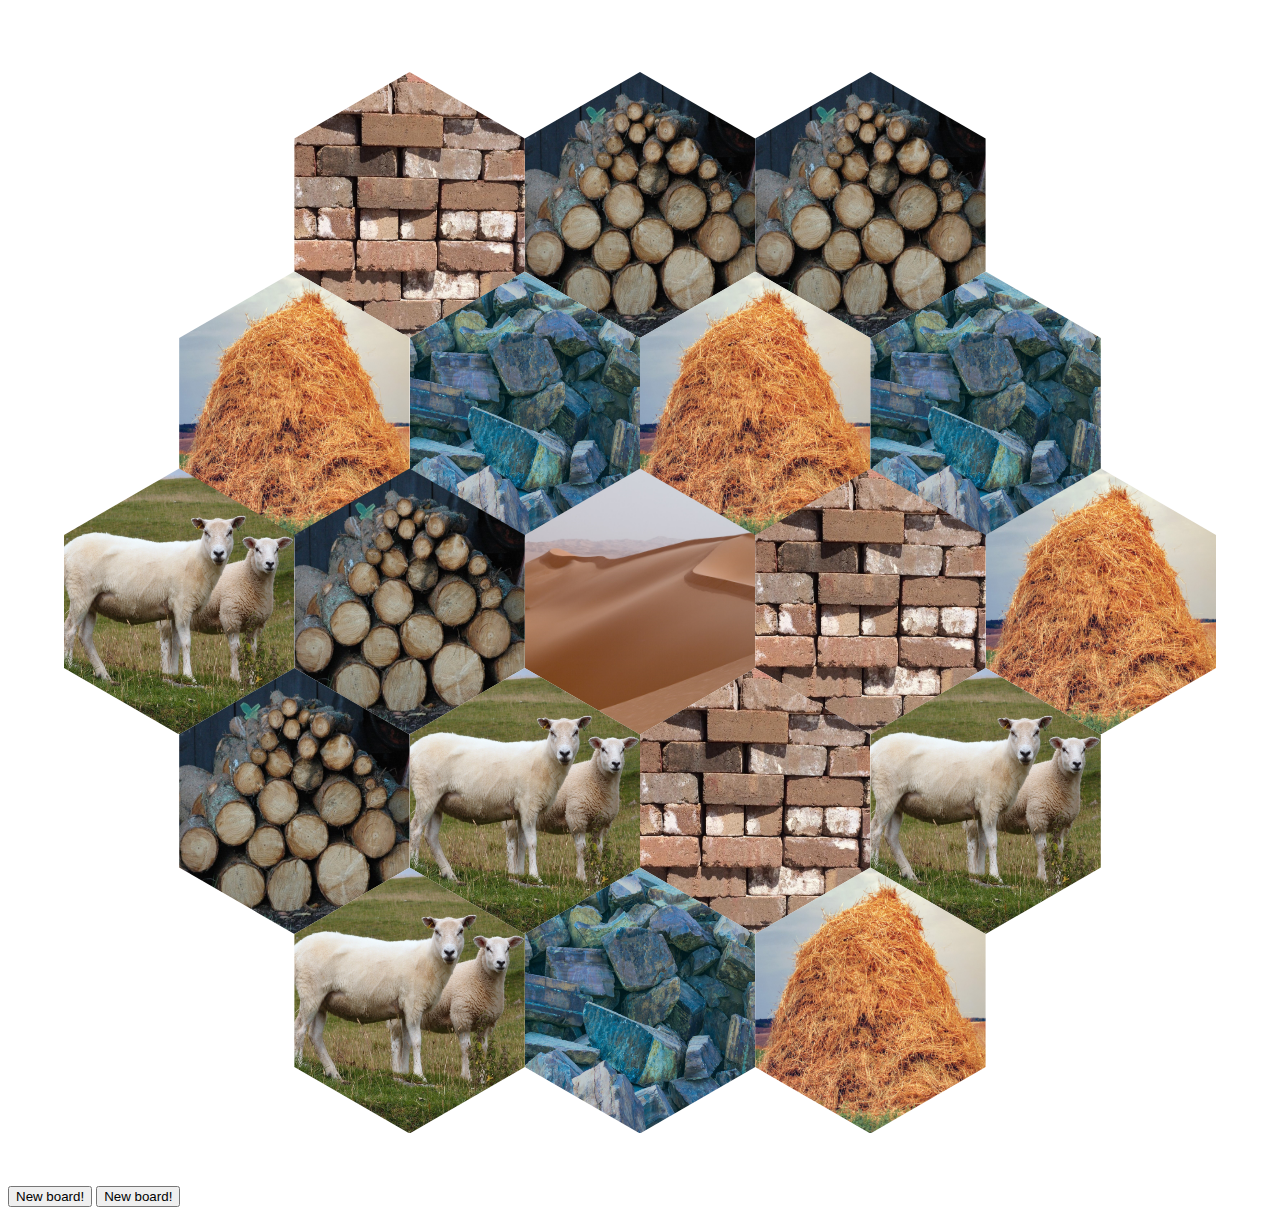
==== index.html @ 764979b8 "Working version" ====
<html>
    <script src="script/moveImages.js"></script>
    <link rel="stylesheet" href="css/board.css">
    <body onload="moveImage()">
    <div class="board" >
        <div class="water">
        <img src="images/hay.png.jpg">
        <img src="images/hay.png.jpg">
        <img src="images/hay.png.jpg">
        <img src="images/hay.png.jpg">
        <img src="images/hay.png.jpg">
        <img src="images/hay.png.jpg">
        <img src="images/hay.png.jpg">
        <img src="images/hay.png.jpg">
        <img src="images/hay.png.jpg">
        <img src="images/hay.png.jpg">
        <img src="images/hay.png.jpg">
        <img src="images/hay.png.jpg">
        <img src="images/hay.png.jpg">
        <img src="images/hay.png.jpg">
        <img src="images/hay.png.jpg">
        <img src="images/hay.png.jpg">
        <img src="images/hay.png.jpg">
        <img src="images/hay.png.jpg">
        <img src="images/hay.png.jpg">
    </div>
</div>
    <button onclick="moveImage()">New board!</button>
    <button onclick="moveImage()">New board!</button>
</body>
</html>
---- css/board.css ----
:root{
    --multiplier : 1.8;
    --width : calc(10% * var(--multiplier));
    --height : calc(11.547vw * var(--multiplier));
    --left : 5vw;
}
img{
    padding: 0px;
    margin: 0px;
    display: block;
    position: absolute;
    float: left;
    width: var(--width);
    height: var(--height);
    clip-path: polygon(0% 25%, 50% 0%, 100% 25%, 100% 75%, 50% 100%, 0% 75%);
  }

img:nth-child(1){
    left: calc(var(--width) + var(--left));
    top: var(--left);
}
img:nth-child(2){
    left: calc(calc(var(--width) * 2) + var(--left));
    top: var(--left);
}
img:nth-child(3){
    left: calc(calc(var(--width) * 3) + var(--left));
    top: var(--left);
}
img:nth-child(4){
    left: calc(calc(var(--width) * 0.5) + var(--left));
    top: calc(calc(var(--height) * 0.75) + var(--left));
}
img:nth-child(5){
    left: calc(calc(var(--width) * 1.5) + var(--left));
    top: calc(calc(var(--height) * 0.75) + var(--left));
}
img:nth-child(6){
    left: calc(calc(var(--width) * 2.5) + var(--left));
    top: calc(calc(var(--height) * 0.75) + var(--left));
}
img:nth-child(7){
    left: calc(calc(var(--width) * 3.5) + var(--left));
    top: calc(calc(var(--height) * 0.75) + var(--left));
}
img:nth-child(8){
    left: calc(calc(var(--width) * 0) + var(--left));
    top: calc(calc(var(--height) * 1.49) + var(--left));
}
img:nth-child(9){
    left: calc(calc(var(--width) * 1) + var(--left));
    top: calc(calc(var(--height) * 1.49) + var(--left));
}
img:nth-child(10){
    left: calc(calc(var(--width) * 2) + var(--left));
    top: calc(calc(var(--height) * 1.49) + var(--left));
}
img:nth-child(11){
    left: calc(calc(var(--width) * 3) + var(--left));
    top: calc(calc(var(--height) * 1.49) + var(--left));
}
img:nth-child(12){
    left: calc(calc(var(--width) * 4) + var(--left));
    top: calc(calc(var(--height) * 1.49) + var(--left));
}
img:nth-child(13){
    left: calc(calc(var(--width) * 0.5) + var(--left));
    top: calc(calc(var(--height) * 2.24) + var(--left));
}
img:nth-child(14){
    left: calc(calc(var(--width) * 1.5) + var(--left));
    top: calc(calc(var(--height) * 2.24) + var(--left));
}
img:nth-child(15){
    left: calc(calc(var(--width) * 2.5) + var(--left));
    top: calc(calc(var(--height) * 2.24) + var(--left));
}
img:nth-child(16){
    left: calc(calc(var(--width) * 3.5) + var(--left));
    top: calc(calc(var(--height) * 2.24) + var(--left));
}
img:nth-child(17){
    left: calc(calc(var(--width) * 1) + var(--left));
    top: calc(calc(var(--height) * 2.99) + var(--left));
}
img:nth-child(18){
    left: calc(calc(var(--width) * 2) + var(--left));
    top: calc(calc(var(--height) * 2.99) + var(--left));
}
img:nth-child(19){
    left: calc(calc(var(--width) * 3) + var(--left));
    top: calc(calc(var(--height) * 2.99) + var(--left));
}
.board{
    overflow: hidden;
    left: 0px;
    margin: 0%;
    padding: 0%;
    height: 92vw;
    float: left;
    width: 100%;
    clear: left;
}
.water{
    overflow: hidden;
    left: 0px;
    margin: 0%;
    padding: 0%;
    display: block;
    position: absolute;
    height: 92vw;
    float: left;
    width: 100%;
    clear: left;
    
    clip-path: polygon(25% 0%, 75% 0%, 100% 50%, 75% 100%, 25% 100%, 0% 50%);
}
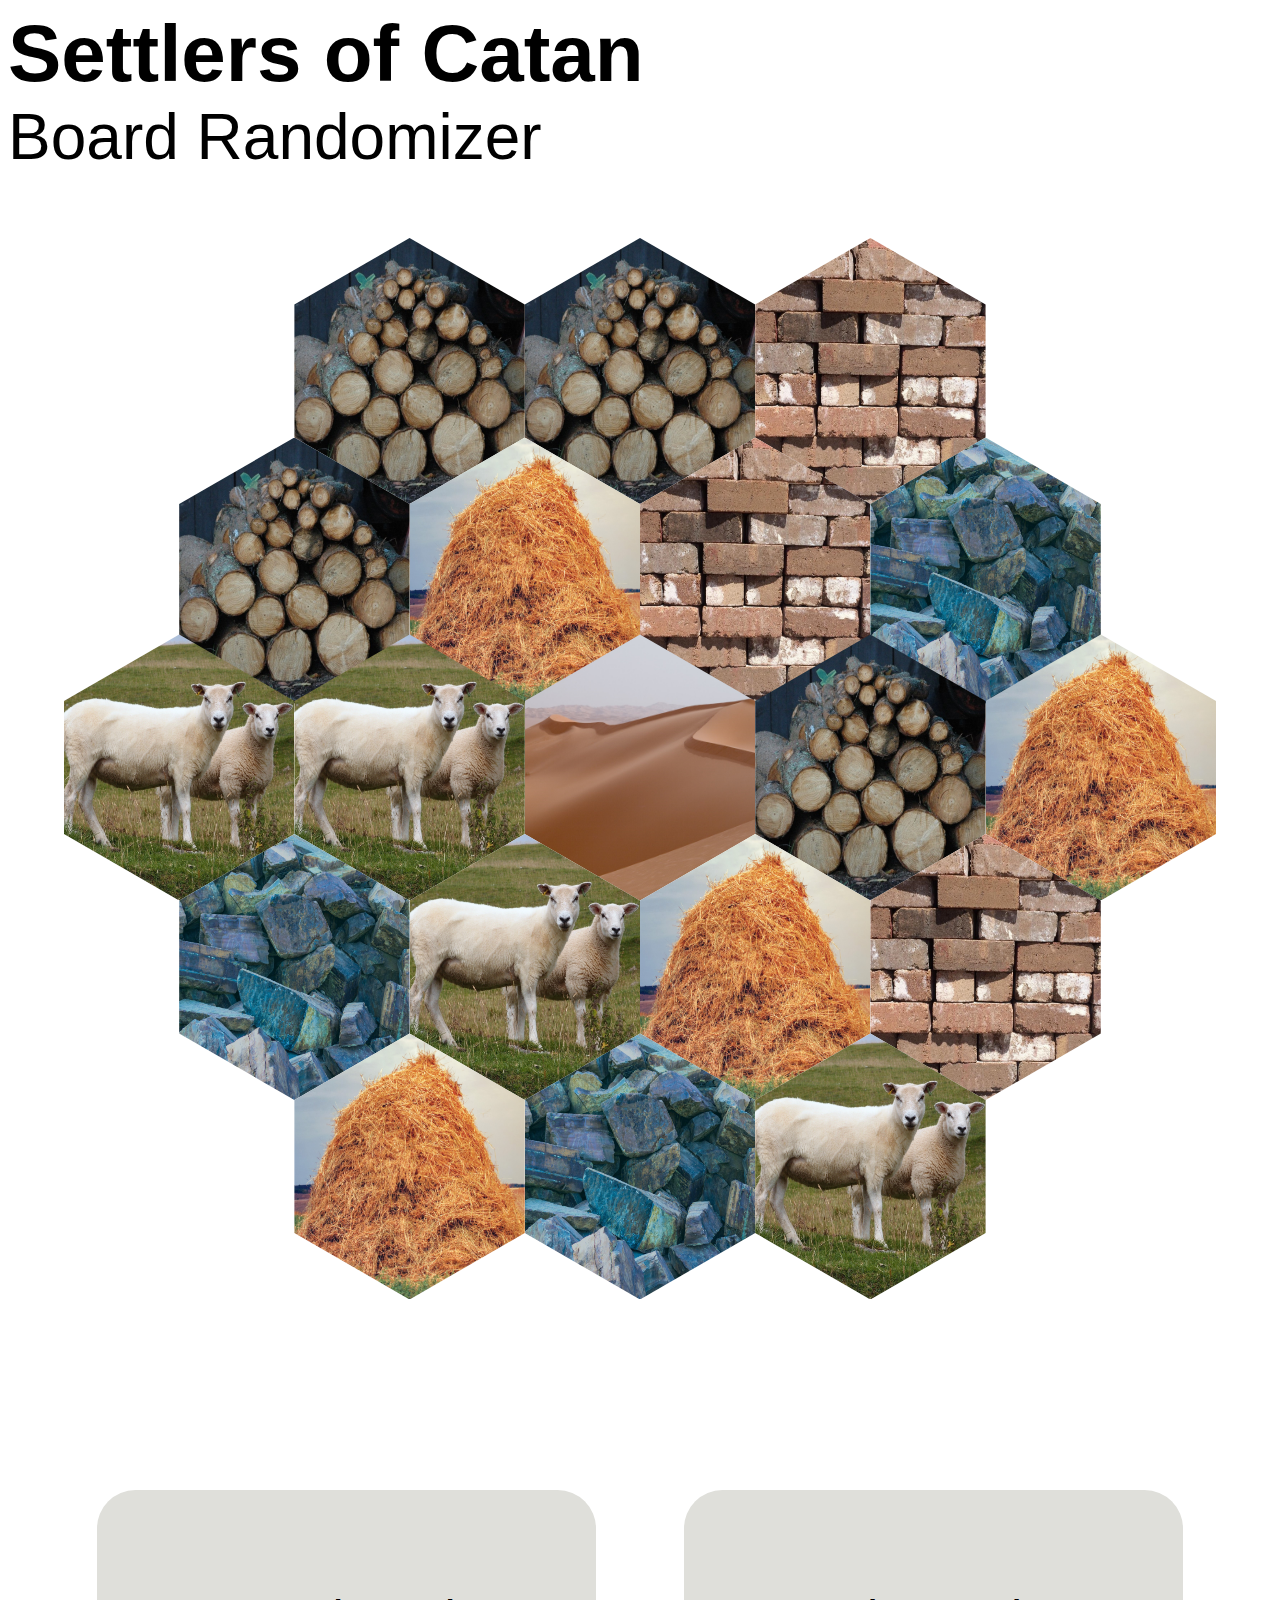
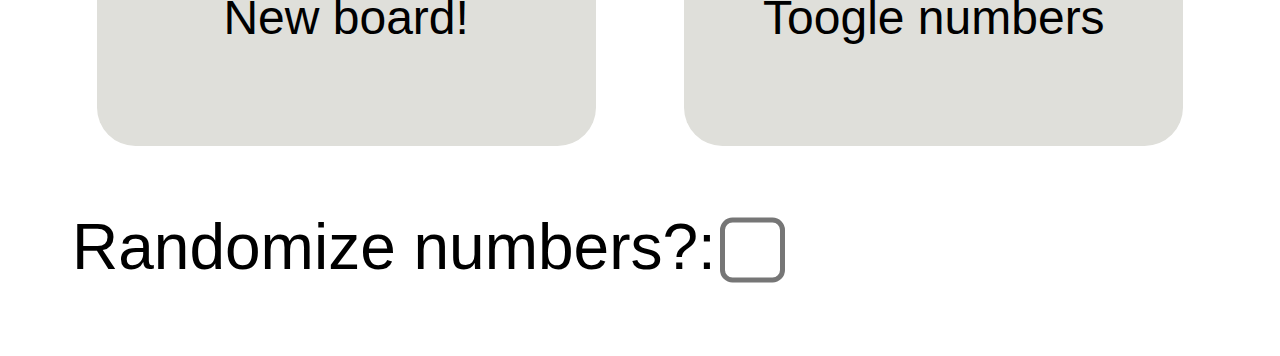
==== commit 4cdff73c: "Additional features added. Phone optimized" ====
--- a/index.html
+++ b/index.html
@@ -2,30 +2,42 @@
     <script src="script/moveImages.js"></script>
     <link rel="stylesheet" href="css/board.css">
     <body onload="moveImage()">
-    <div class="board" >
+        <h1>Settlers of Catan</h1>
+        <h2>Board Randomizer</h2>
+        
+    <div class="board" id="board" >
         <div class="water">
-        <img src="images/hay.png.jpg">
-        <img src="images/hay.png.jpg">
-        <img src="images/hay.png.jpg">
-        <img src="images/hay.png.jpg">
-        <img src="images/hay.png.jpg">
-        <img src="images/hay.png.jpg">
-        <img src="images/hay.png.jpg">
-        <img src="images/hay.png.jpg">
-        <img src="images/hay.png.jpg">
-        <img src="images/hay.png.jpg">
-        <img src="images/hay.png.jpg">
-        <img src="images/hay.png.jpg">
-        <img src="images/hay.png.jpg">
-        <img src="images/hay.png.jpg">
-        <img src="images/hay.png.jpg">
-        <img src="images/hay.png.jpg">
-        <img src="images/hay.png.jpg">
-        <img src="images/hay.png.jpg">
-        <img src="images/hay.png.jpg">
+        <img class="area" src="images/hay.png.jpg"/>
+        <img class="area" src="images/hay.png.jpg"/>
+        <img class="area" src="images/hay.png.jpg"/>
+        <img class="area" src="images/hay.png.jpg"/>
+        <img class="area" src="images/hay.png.jpg"/>
+        <img class="area" src="images/hay.png.jpg"/>
+        <img class="area" src="images/hay.png.jpg"/>
+        <img class="area" src="images/hay.png.jpg"/>
+        <img class="area" src="images/hay.png.jpg"/>
+        <img class="area" src="images/hay.png.jpg"/>
+        <img class="area" src="images/hay.png.jpg"/>
+        <img class="area" src="images/hay.png.jpg"/>
+        <img class="area" src="images/hay.png.jpg"/>
+        <img class="area" src="images/hay.png.jpg"/>
+        <img class="area" src="images/hay.png.jpg"/>
+        <img class="area" src="images/hay.png.jpg"/>
+        <img class="area" src="images/hay.png.jpg"/>
+        <img class="area" src="images/hay.png.jpg"/>
+        <img class="area" src="images/hay.png.jpg"/>
     </div>
 </div>
-    <button onclick="moveImage()">New board!</button>
-    <button onclick="moveImage()">New board!</button>
+
+<p>&nbsp; </p>
+    
+    <div class="controls">
+        <button onclick="moveImage()">New board!</button>
+        <button onclick="addNumbers()">Toogle numbers</button>
+    </div>
+    <div class="setting">
+        <p>Randomize numbers?:</p><input onclick="clicked()" type="checkbox" class="checkbox" id="randomize"/>
+    </div>
+
 </body>
 </html>--- a/css/board.css
+++ b/css/board.css
@@ -3,8 +3,10 @@
     --width : calc(10% * var(--multiplier));
     --height : calc(11.547vw * var(--multiplier));
     --left : 5vw;
+    font-family: 'Segoe UI', Tahoma, Geneva, Verdana, sans-serif;
 }
-img{
+.area{
+    z-index: 0;
     padding: 0px;
     margin: 0px;
     display: block;
@@ -14,80 +16,129 @@
     height: var(--height);
     clip-path: polygon(0% 25%, 50% 0%, 100% 25%, 100% 75%, 50% 100%, 0% 75%);
   }
-
-img:nth-child(1){
+.number{
+    z-index: 10;
+    padding: 0px;
+    margin: 0px;
+    display: block;
+    position: absolute;
+    float: left;
+    width: 10vw;
+    height: 10vw;
+    clip-path: circle(45.1% at 50% 50%);
+  }
+input[type=checkbox] 
+{
+    height: 1rem;
+    margin-top: 6rem;
+    margin-left: 30px;
+    transform: scale(5);
+}
+button
+{
+    height: 20vw;
+    width: 39vw;
+    background-color: dfdfda;
+    font-size: 3rem;
+    border:0px;
+    border-radius: 3vw;
+      
+}
+p{
+    font-size: 4rem;
+}
+h1{
+    font-size: 5rem;
+    margin: 0%;
+}
+h2{
+    margin: 0%;
+    font-size: 4rem;
+    font-weight: normal;
+}
+.setting{
+    margin-left:4rem;
+    display:flex;
+    flex-wrap: nowrap;  
+}
+.controls{
+    display:flex;
+    flex-wrap: nowrap;
+    justify-content: space-evenly;
+}
+.area:nth-child(1){
     left: calc(var(--width) + var(--left));
     top: var(--left);
 }
-img:nth-child(2){
+.area:nth-child(2){
     left: calc(calc(var(--width) * 2) + var(--left));
     top: var(--left);
 }
-img:nth-child(3){
+.area:nth-child(3){
     left: calc(calc(var(--width) * 3) + var(--left));
     top: var(--left);
 }
-img:nth-child(4){
+.area:nth-child(4){
     left: calc(calc(var(--width) * 0.5) + var(--left));
     top: calc(calc(var(--height) * 0.75) + var(--left));
 }
-img:nth-child(5){
+.area:nth-child(5){
     left: calc(calc(var(--width) * 1.5) + var(--left));
     top: calc(calc(var(--height) * 0.75) + var(--left));
 }
-img:nth-child(6){
+.area:nth-child(6){
     left: calc(calc(var(--width) * 2.5) + var(--left));
     top: calc(calc(var(--height) * 0.75) + var(--left));
 }
-img:nth-child(7){
+.area:nth-child(7){
     left: calc(calc(var(--width) * 3.5) + var(--left));
     top: calc(calc(var(--height) * 0.75) + var(--left));
 }
-img:nth-child(8){
+.area:nth-child(8){
     left: calc(calc(var(--width) * 0) + var(--left));
     top: calc(calc(var(--height) * 1.49) + var(--left));
 }
-img:nth-child(9){
+.area:nth-child(9){
     left: calc(calc(var(--width) * 1) + var(--left));
     top: calc(calc(var(--height) * 1.49) + var(--left));
 }
-img:nth-child(10){
+.area:nth-child(10){
     left: calc(calc(var(--width) * 2) + var(--left));
     top: calc(calc(var(--height) * 1.49) + var(--left));
 }
-img:nth-child(11){
+.area:nth-child(11){
     left: calc(calc(var(--width) * 3) + var(--left));
     top: calc(calc(var(--height) * 1.49) + var(--left));
 }
-img:nth-child(12){
+.area:nth-child(12){
     left: calc(calc(var(--width) * 4) + var(--left));
     top: calc(calc(var(--height) * 1.49) + var(--left));
 }
-img:nth-child(13){
+.area:nth-child(13){
     left: calc(calc(var(--width) * 0.5) + var(--left));
     top: calc(calc(var(--height) * 2.24) + var(--left));
 }
-img:nth-child(14){
+.area:nth-child(14){
     left: calc(calc(var(--width) * 1.5) + var(--left));
     top: calc(calc(var(--height) * 2.24) + var(--left));
 }
-img:nth-child(15){
+.area:nth-child(15){
     left: calc(calc(var(--width) * 2.5) + var(--left));
     top: calc(calc(var(--height) * 2.24) + var(--left));
 }
-img:nth-child(16){
+.area:nth-child(16){
     left: calc(calc(var(--width) * 3.5) + var(--left));
     top: calc(calc(var(--height) * 2.24) + var(--left));
 }
-img:nth-child(17){
+.area:nth-child(17){
     left: calc(calc(var(--width) * 1) + var(--left));
     top: calc(calc(var(--height) * 2.99) + var(--left));
 }
-img:nth-child(18){
+.area:nth-child(18){
     left: calc(calc(var(--width) * 2) + var(--left));
     top: calc(calc(var(--height) * 2.99) + var(--left));
 }
-img:nth-child(19){
+.area:nth-child(19){
     left: calc(calc(var(--width) * 3) + var(--left));
     top: calc(calc(var(--height) * 2.99) + var(--left));
 }
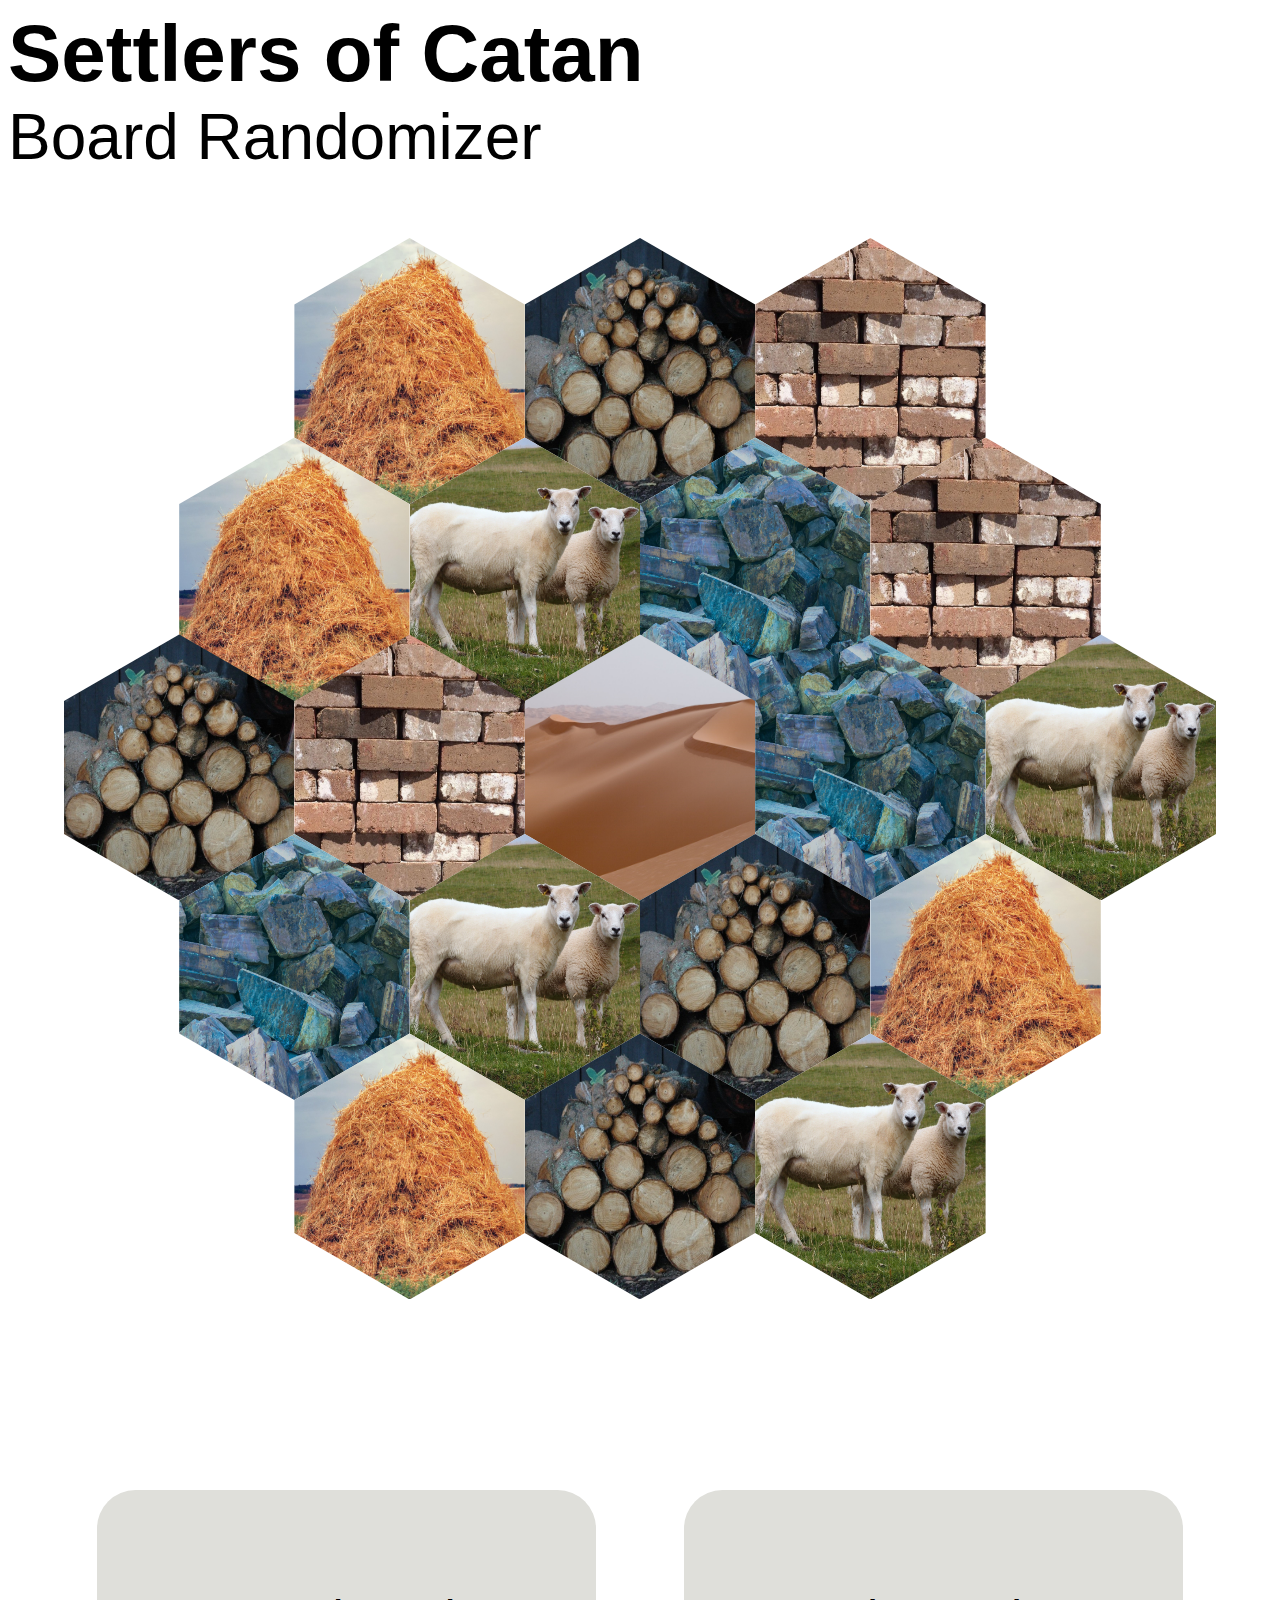
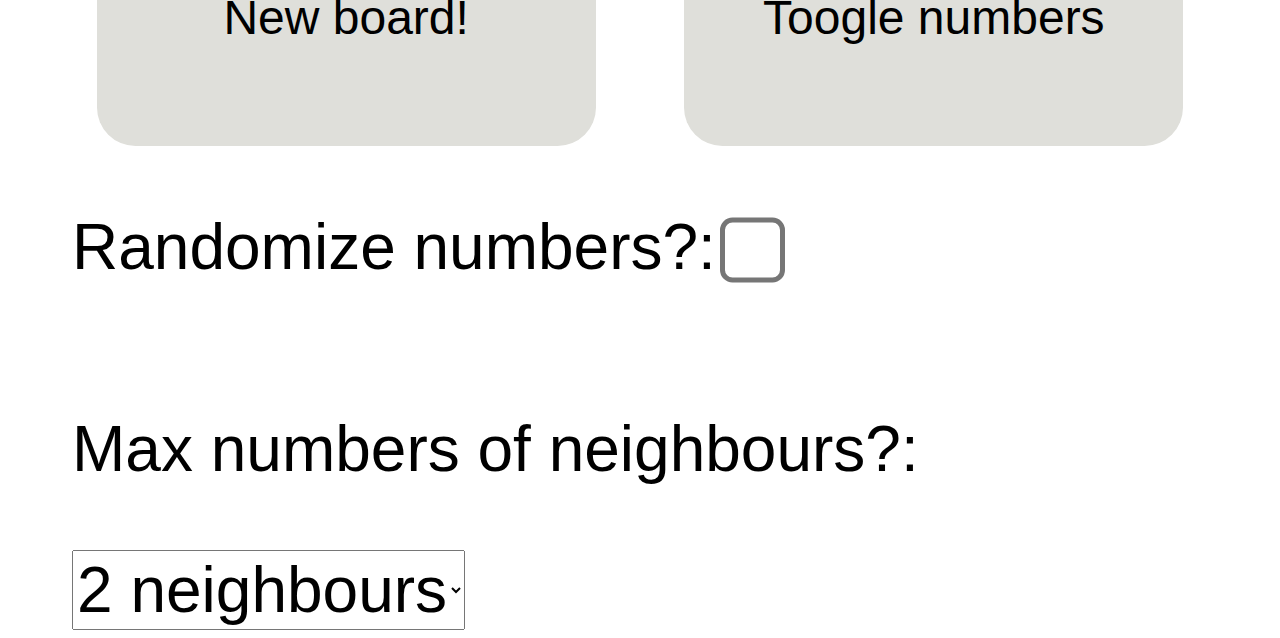
==== commit a4060be1: "Users are now able to select max amount of similar neighbours" ====
--- a/index.html
+++ b/index.html
@@ -38,6 +38,17 @@
     <div class="setting">
         <p>Randomize numbers?:</p><input onclick="clicked()" type="checkbox" class="checkbox" id="randomize"/>
     </div>
+    <div class="setting">
+        <p>Max numbers of neighbours?:</p>
+    </div>
+    <div class="setting">
+        <select class="neighbours" id="neighbours">
+            <option value="1">1 neighbour</option>
+            <option value="2" selected="selected">2 neighbours</option>
+            <option value="3">3 neighbours</option>
+          </select>
+    </div>
+    
 
 </body>
 </html>--- a/css/board.css
+++ b/css/board.css
@@ -63,8 +63,15 @@
 }
 .controls{
     display:flex;
-    flex-wrap: nowrap;
+    flex-wrap: wrap;
     justify-content: space-evenly;
+}
+.neighbours{
+    height: 5rem;
+    font-size: 4rem;
+}
+option{
+    font-size: 1rem;
 }
 .area:nth-child(1){
     left: calc(var(--width) + var(--left));
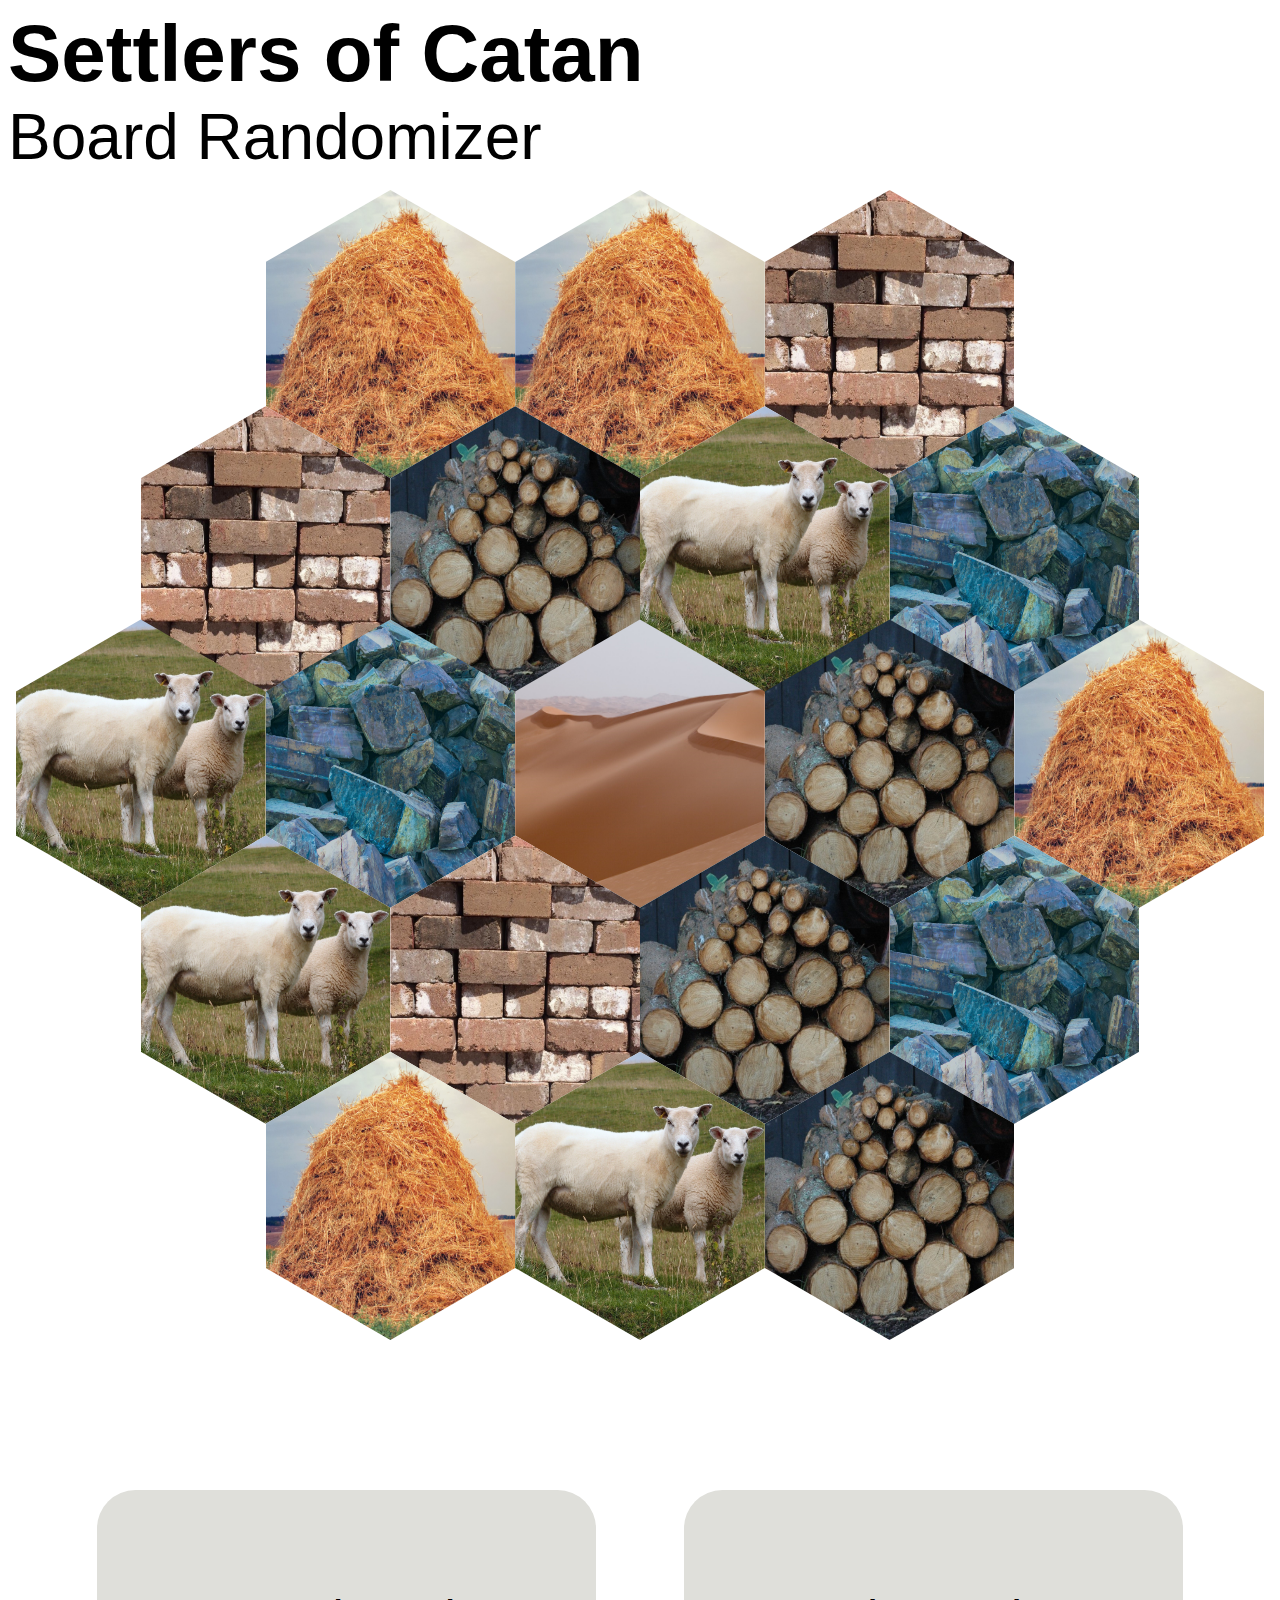
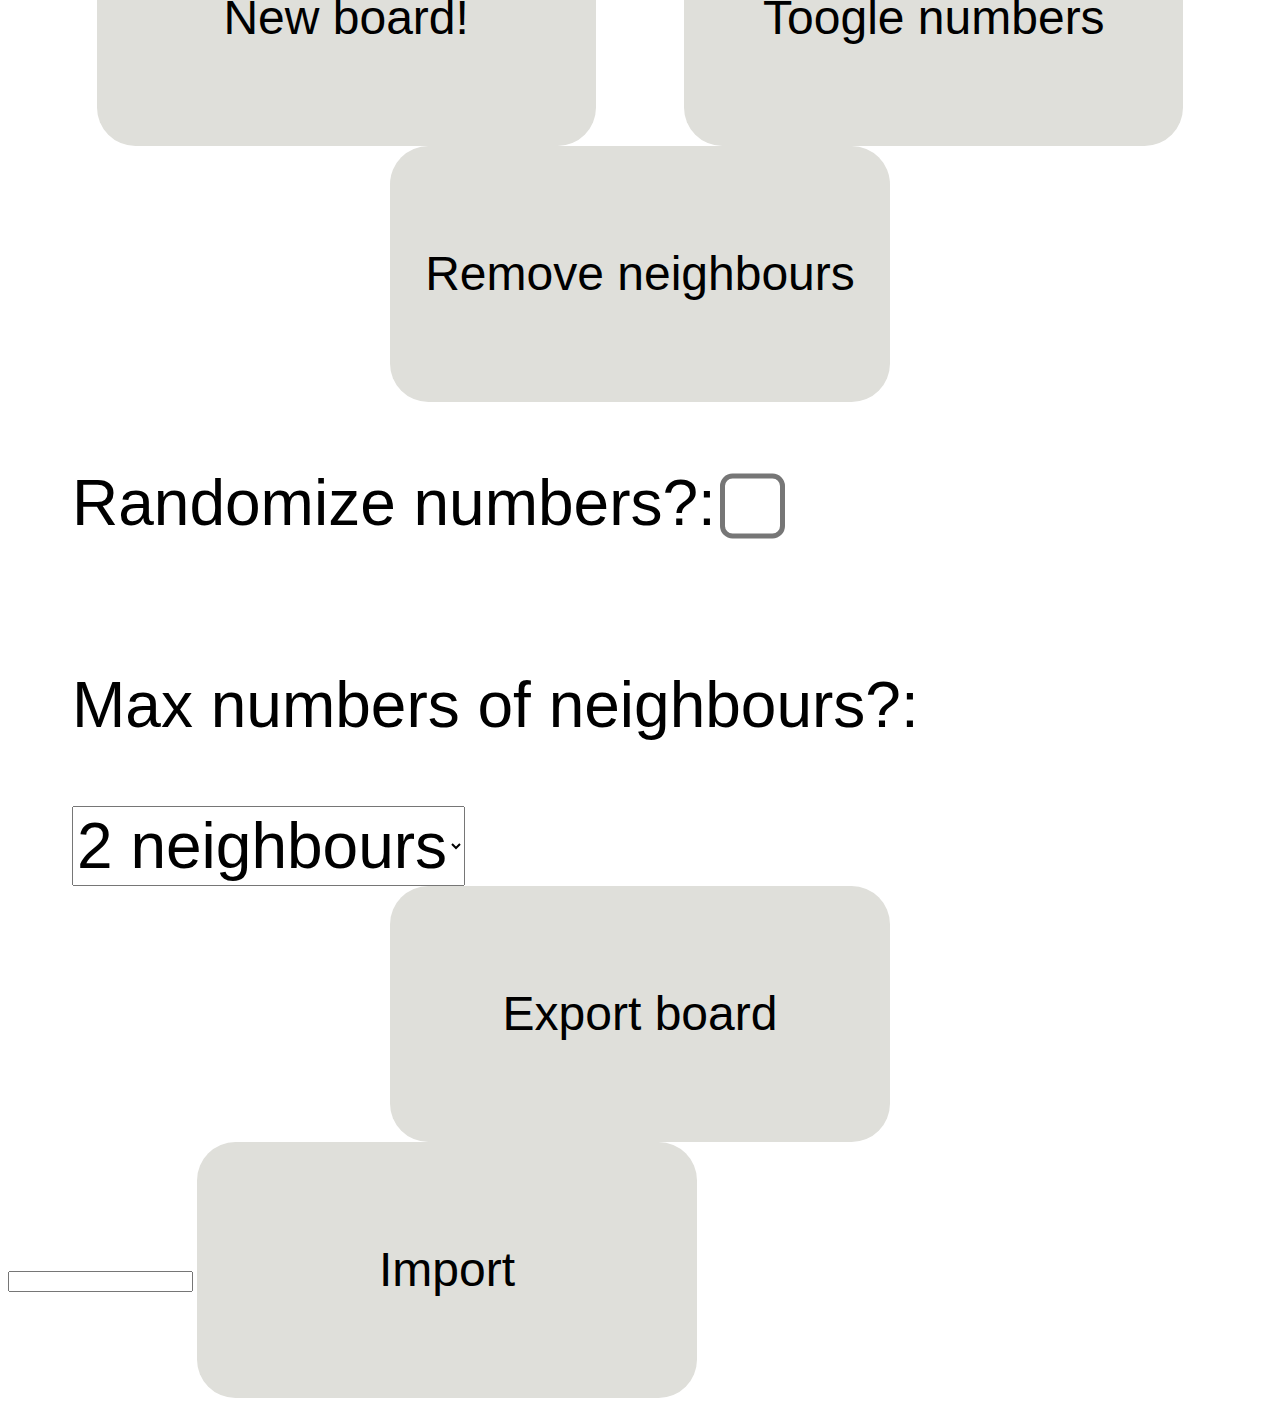
==== commit 446b8233: "Made functionality to remove neighbours" ====
--- a/index.html
+++ b/index.html
@@ -34,6 +34,7 @@
     <div class="controls">
         <button onclick="moveImage()">New board!</button>
         <button onclick="addNumbers()">Toogle numbers</button>
+        <button onclick="RemoveNeighbor()">Remove neighbours</button>
     </div>
     <div class="setting">
         <p>Randomize numbers?:</p><input onclick="clicked()" type="checkbox" class="checkbox" id="randomize"/>
@@ -48,7 +49,11 @@
             <option value="3">3 neighbours</option>
           </select>
     </div>
-    
-
+    <div class="controls">
+        <button onclick="exportBoard()">Export board</button>
+        
+    </div>
+    <input type=text id ="save"/>
+    <button onclick="importBoard()">Import</button>
 </body>
 </html>--- a/css/board.css
+++ b/css/board.css
@@ -1,8 +1,8 @@
 :root{
-    --multiplier : 1.8;
+    --multiplier : 1.95;
     --width : calc(10% * var(--multiplier));
     --height : calc(11.547vw * var(--multiplier));
-    --left : 5vw;
+    --left : 1.25vw;
     font-family: 'Segoe UI', Tahoma, Geneva, Verdana, sans-serif;
 }
 .area{
@@ -158,6 +158,7 @@
     float: left;
     width: 100%;
     clear: left;
+    background-color: white;
 }
 .water{
     overflow: hidden;
@@ -170,6 +171,4 @@
     float: left;
     width: 100%;
     clear: left;
-    
-    clip-path: polygon(25% 0%, 75% 0%, 100% 50%, 75% 100%, 25% 100%, 0% 50%);
 }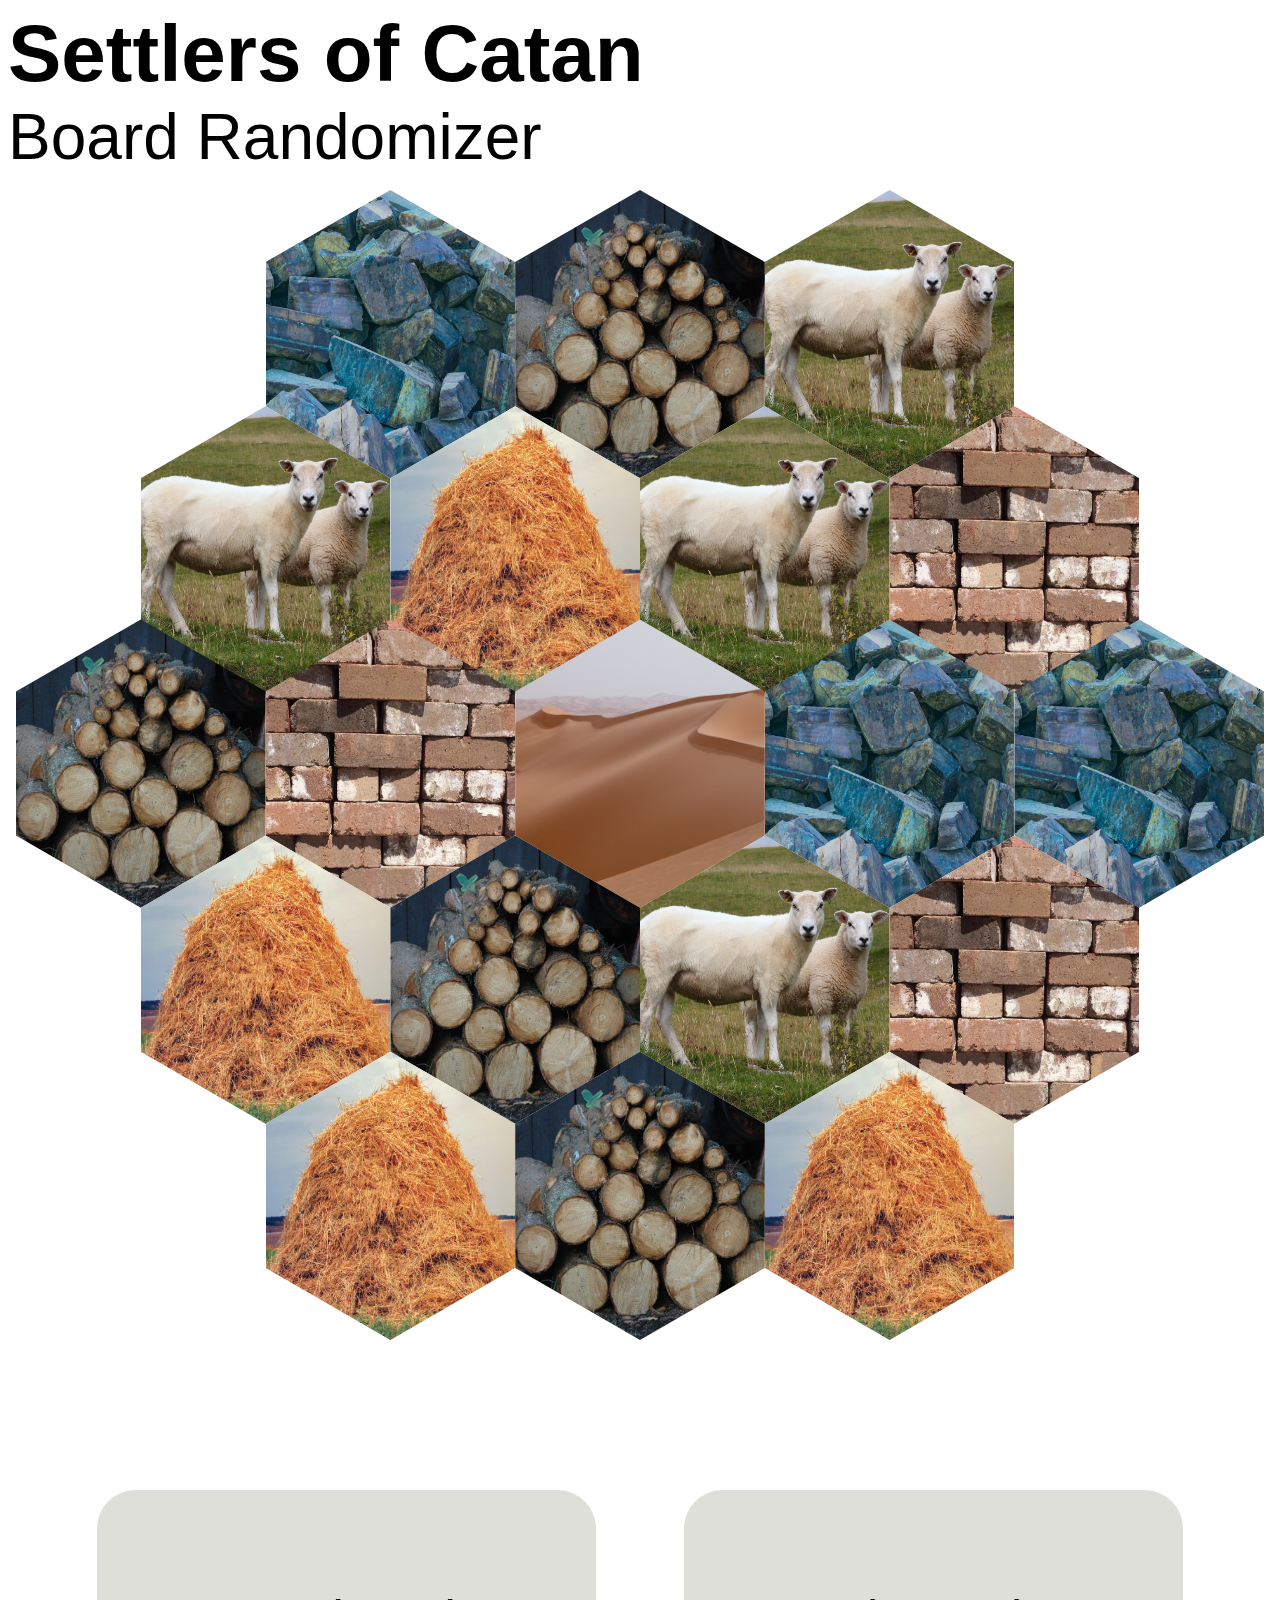
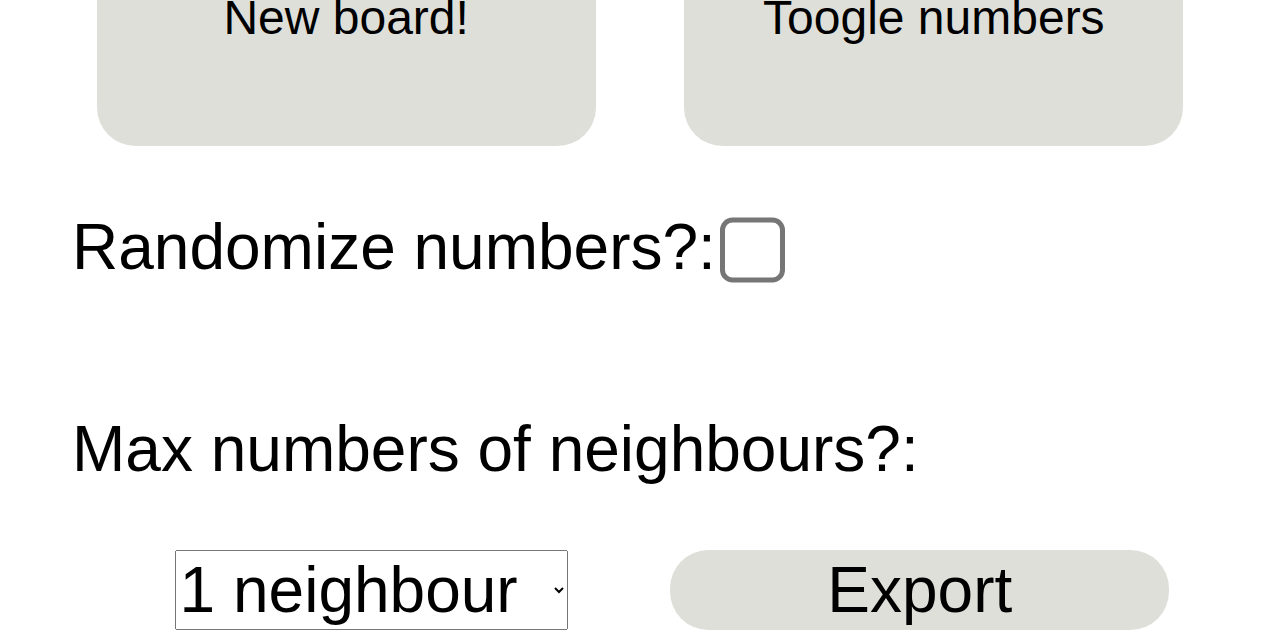
==== commit ff064ad4: "Changes to front" ====
--- a/index.html
+++ b/index.html
@@ -34,7 +34,6 @@
     <div class="controls">
         <button onclick="moveImage()">New board!</button>
         <button onclick="addNumbers()">Toogle numbers</button>
-        <button onclick="RemoveNeighbor()">Remove neighbours</button>
     </div>
     <div class="setting">
         <p>Randomize numbers?:</p><input onclick="clicked()" type="checkbox" class="checkbox" id="randomize"/>
@@ -42,18 +41,18 @@
     <div class="setting">
         <p>Max numbers of neighbours?:</p>
     </div>
+    <div class="controls">
     <div class="setting">
         <select class="neighbours" id="neighbours">
-            <option value="1">1 neighbour</option>
-            <option value="2" selected="selected">2 neighbours</option>
+            <option value="0">0 neighbours</option>
+            <option value="1" selected="selected" >1 neighbour</option>
+            <option value="2">2 neighbours</option>
             <option value="3">3 neighbours</option>
           </select>
     </div>
-    <div class="controls">
-        <button onclick="exportBoard()">Export board</button>
+    
+        <button class="neighbours" onclick="exportBoard()">Export</button>
         
     </div>
-    <input type=text id ="save"/>
-    <button onclick="importBoard()">Import</button>
 </body>
 </html>--- a/css/board.css
+++ b/css/board.css
@@ -1,6 +1,6 @@
 :root{
     --multiplier : 1.95;
-    --width : calc(10% * var(--multiplier));
+    --width : calc(10vw * var(--multiplier));
     --height : calc(11.547vw * var(--multiplier));
     --left : 1.25vw;
     font-family: 'Segoe UI', Tahoma, Geneva, Verdana, sans-serif;
@@ -69,6 +69,8 @@
 .neighbours{
     height: 5rem;
     font-size: 4rem;
+    margin-top: auto;
+    margin-bottom: auto;
 }
 option{
     font-size: 1rem;
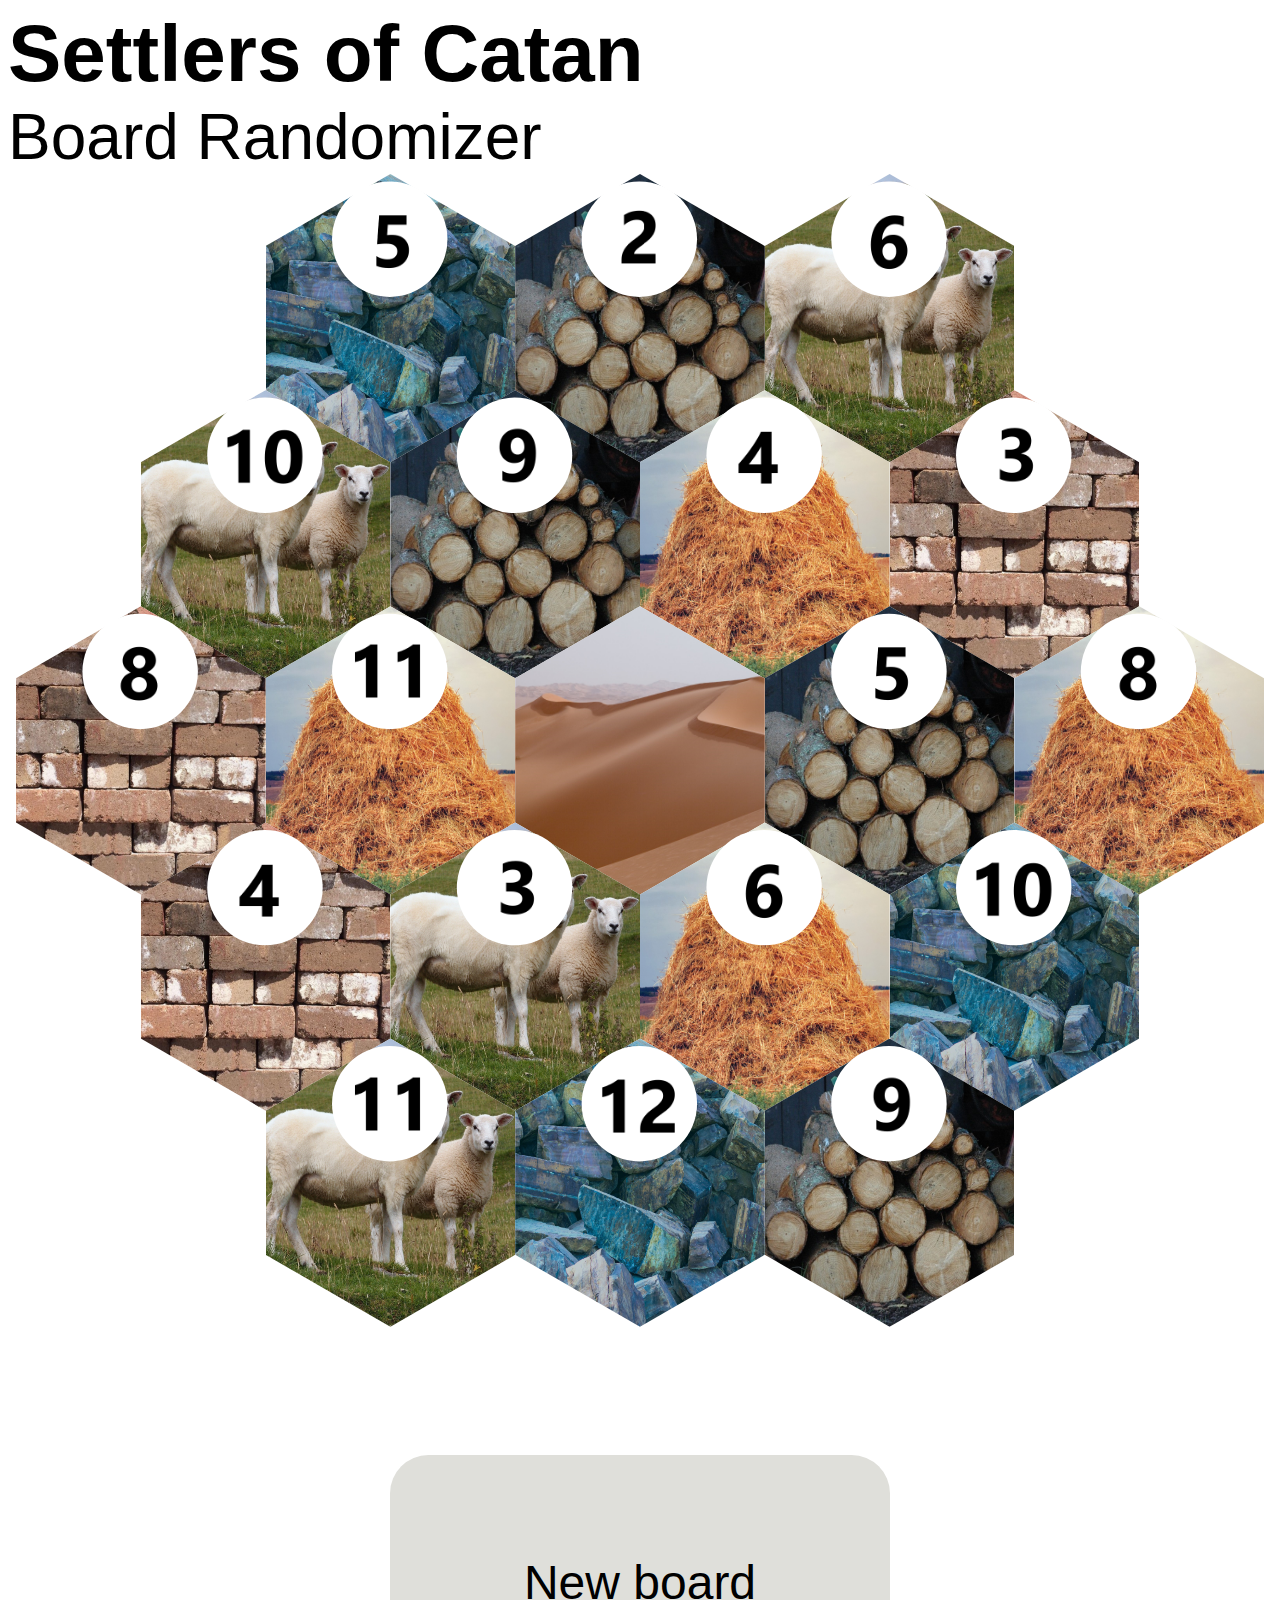
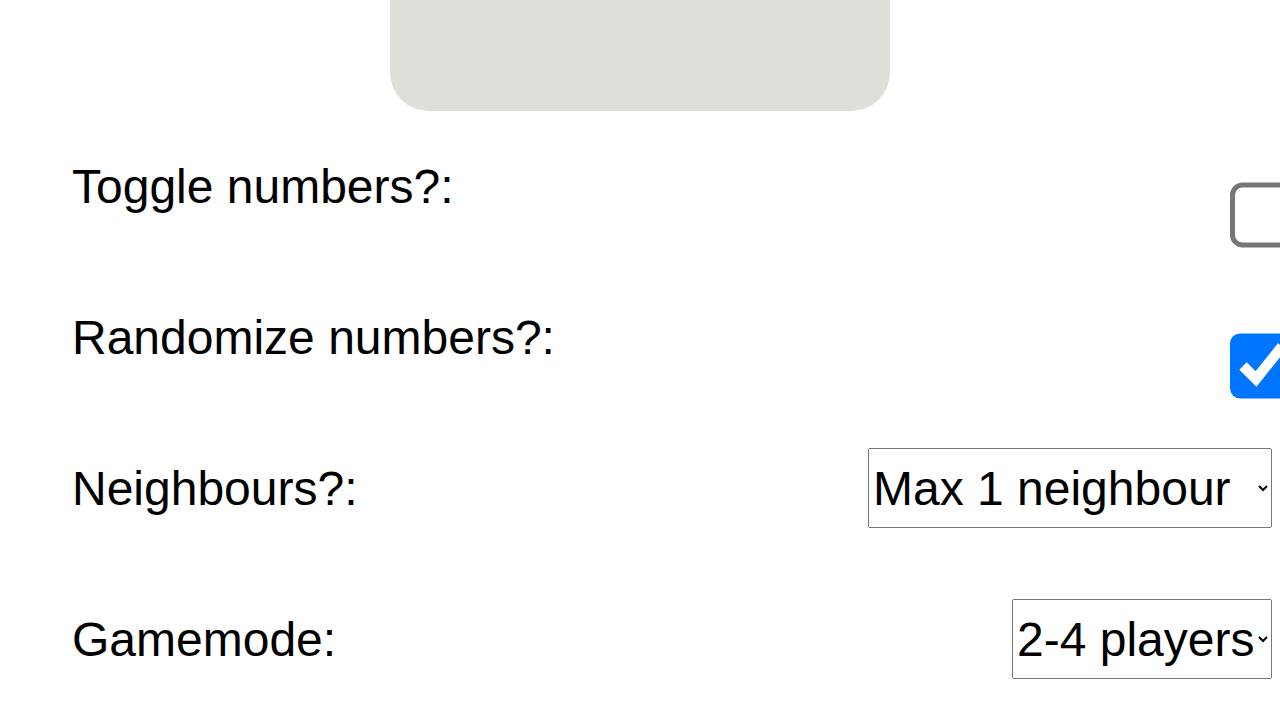
==== commit 346cc5fe: "Prettied it up a bit" ====
--- a/index.html
+++ b/index.html
@@ -1,58 +1,52 @@
 <html>
+    <meta name="viewport" >
     <script src="script/moveImages.js"></script>
-    <link rel="stylesheet" href="css/board.css">
-    <body onload="moveImage()">
+    <script src="script/board.js"></script>
+    <script src="script/neighbour.js"></script>
+    <link rel="stylesheet" href="css/areas.css">
+    <body onload="createBoard()">
         <h1>Settlers of Catan</h1>
         <h2>Board Randomizer</h2>
-        
     <div class="board" id="board" >
-        <div class="water">
-        <img class="area" src="images/hay.png.jpg"/>
-        <img class="area" src="images/hay.png.jpg"/>
-        <img class="area" src="images/hay.png.jpg"/>
-        <img class="area" src="images/hay.png.jpg"/>
-        <img class="area" src="images/hay.png.jpg"/>
-        <img class="area" src="images/hay.png.jpg"/>
-        <img class="area" src="images/hay.png.jpg"/>
-        <img class="area" src="images/hay.png.jpg"/>
-        <img class="area" src="images/hay.png.jpg"/>
-        <img class="area" src="images/hay.png.jpg"/>
-        <img class="area" src="images/hay.png.jpg"/>
-        <img class="area" src="images/hay.png.jpg"/>
-        <img class="area" src="images/hay.png.jpg"/>
-        <img class="area" src="images/hay.png.jpg"/>
-        <img class="area" src="images/hay.png.jpg"/>
-        <img class="area" src="images/hay.png.jpg"/>
-        <img class="area" src="images/hay.png.jpg"/>
-        <img class="area" src="images/hay.png.jpg"/>
-        <img class="area" src="images/hay.png.jpg"/>
+        <div id="water" class="water">
     </div>
+    
 </div>
 
 <p>&nbsp; </p>
     
     <div class="controls">
-        <button onclick="moveImage()">New board!</button>
-        <button onclick="addNumbers()">Toogle numbers</button>
+        <button onclick="createBoard()">New board</button>
     </div>
     <div class="setting">
-        <p>Randomize numbers?:</p><input onclick="clicked()" type="checkbox" class="checkbox" id="randomize"/>
+        <p>Toggle numbers?:</p><input onclick="addNumbers()" type="checkbox" class="checkbox" id="randomize"/>
+</div>
+<div class="setting">
+        <p>Randomize numbers?:</p><input onclick="clicked()" type="checkbox" checked="true" class="checkbox" id="randomize"/>
+    </div>
+    
+   
+        
+    
+    
+    <div class="setting">
+        <p>Neighbours?:</p>
+        <select class="neighbours" id="neighbours">
+            <option value="0">No neighbour</option>
+            <option value="1" selected="selected" >Max 1 neighbour</option>
+            <option value="2">Max 2 neighbours</option>
+            <option value="3">Max 3 neighbours</option>
+          </select>
     </div>
     <div class="setting">
-        <p>Max numbers of neighbours?:</p>
-    </div>
-    <div class="controls">
-    <div class="setting">
-        <select class="neighbours" id="neighbours">
-            <option value="0">0 neighbours</option>
-            <option value="1" selected="selected" >1 neighbour</option>
-            <option value="2">2 neighbours</option>
-            <option value="3">3 neighbours</option>
+        <p>Gamemode:</p>
+        <select class="neighbours" id="mode" onchange="createBoard()">
+            <option value="0" selected="selected" >2-4 players</option>
+            <option value="1">5-6 players </option>
           </select>
     </div>
-    
-        <button class="neighbours" onclick="exportBoard()">Export</button>
-        
-    </div>
+       
+
 </body>
+</meta>
 </html>--- a/css/areas.css
+++ b/css/areas.css
@@ -0,0 +1,102 @@
+:root{
+    --multiplier : 1.95;
+    --width : calc(10vw * var(--multiplier));
+    --height : calc(11.547vw * var(--multiplier));
+    --left : 1.25vw;
+    font-family: 'Segoe UI', Tahoma, Geneva, Verdana, sans-serif;
+}
+.area{
+    z-index: 0;
+    padding: 0px;
+    margin: 0px;
+    display: block;
+    position: absolute;
+    float: left;
+    width: 19.5vw;
+    height: var(--height);
+    clip-path: polygon(0% 25%, 50% 0%, 100% 25%, 100% 75%, 50% 100%, 0% 75%);
+  }
+.number{
+    z-index: 10;
+    padding: 0px;
+    margin: 0px;
+    display: block;
+    position: absolute;
+    float: left;
+    width: 10vw;
+    height: 10vw;
+    clip-path: circle(45.1% at 50% 50%);
+  }
+input[type=checkbox] 
+{
+    height: 1rem;
+    margin-top: 6rem;
+    margin-left: 30px;
+    transform: scale(5);
+}
+button
+{
+    height: 20vw;
+    width: 39vw;
+    background-color: dfdfda;
+    font-size: 3rem;
+    border:0px;
+    border-radius: 3vw;
+      
+}
+p{
+    font-size: 3rem;
+}
+h1{
+    font-size: 5rem;
+    margin: 0%;
+}
+h2{
+    margin: 0%;
+    font-size: 4rem;
+    font-weight: normal;
+}
+.setting{
+    margin-left:4rem;
+    display:flex;
+    flex-wrap: nowrap;  
+    justify-content: space-between;
+}
+.controls{
+    display:flex;
+    flex-wrap: wrap;
+    justify-content: space-evenly;
+}
+.neighbours{
+    height: 5rem;
+    font-size: 3rem;
+    font-weight: 500;
+    margin-top: auto;
+    margin-bottom: auto;
+}
+option{
+    font-size: 1rem;
+}
+.board{
+    left: 0px;
+    margin: 0%;
+    padding: 0%;
+    height: 0vw;
+    float: left;
+    width: 100%;
+    clear: left;
+    background-color: white;
+}
+.water{
+    left: 0px;
+    margin: 0%;
+    padding: 0%;
+    display: block;
+    position: absolute;
+    height: 0vw;
+    float: left;
+    width: 100%;
+    clear: left;
+    overflow-x: scroll;
+    
+}
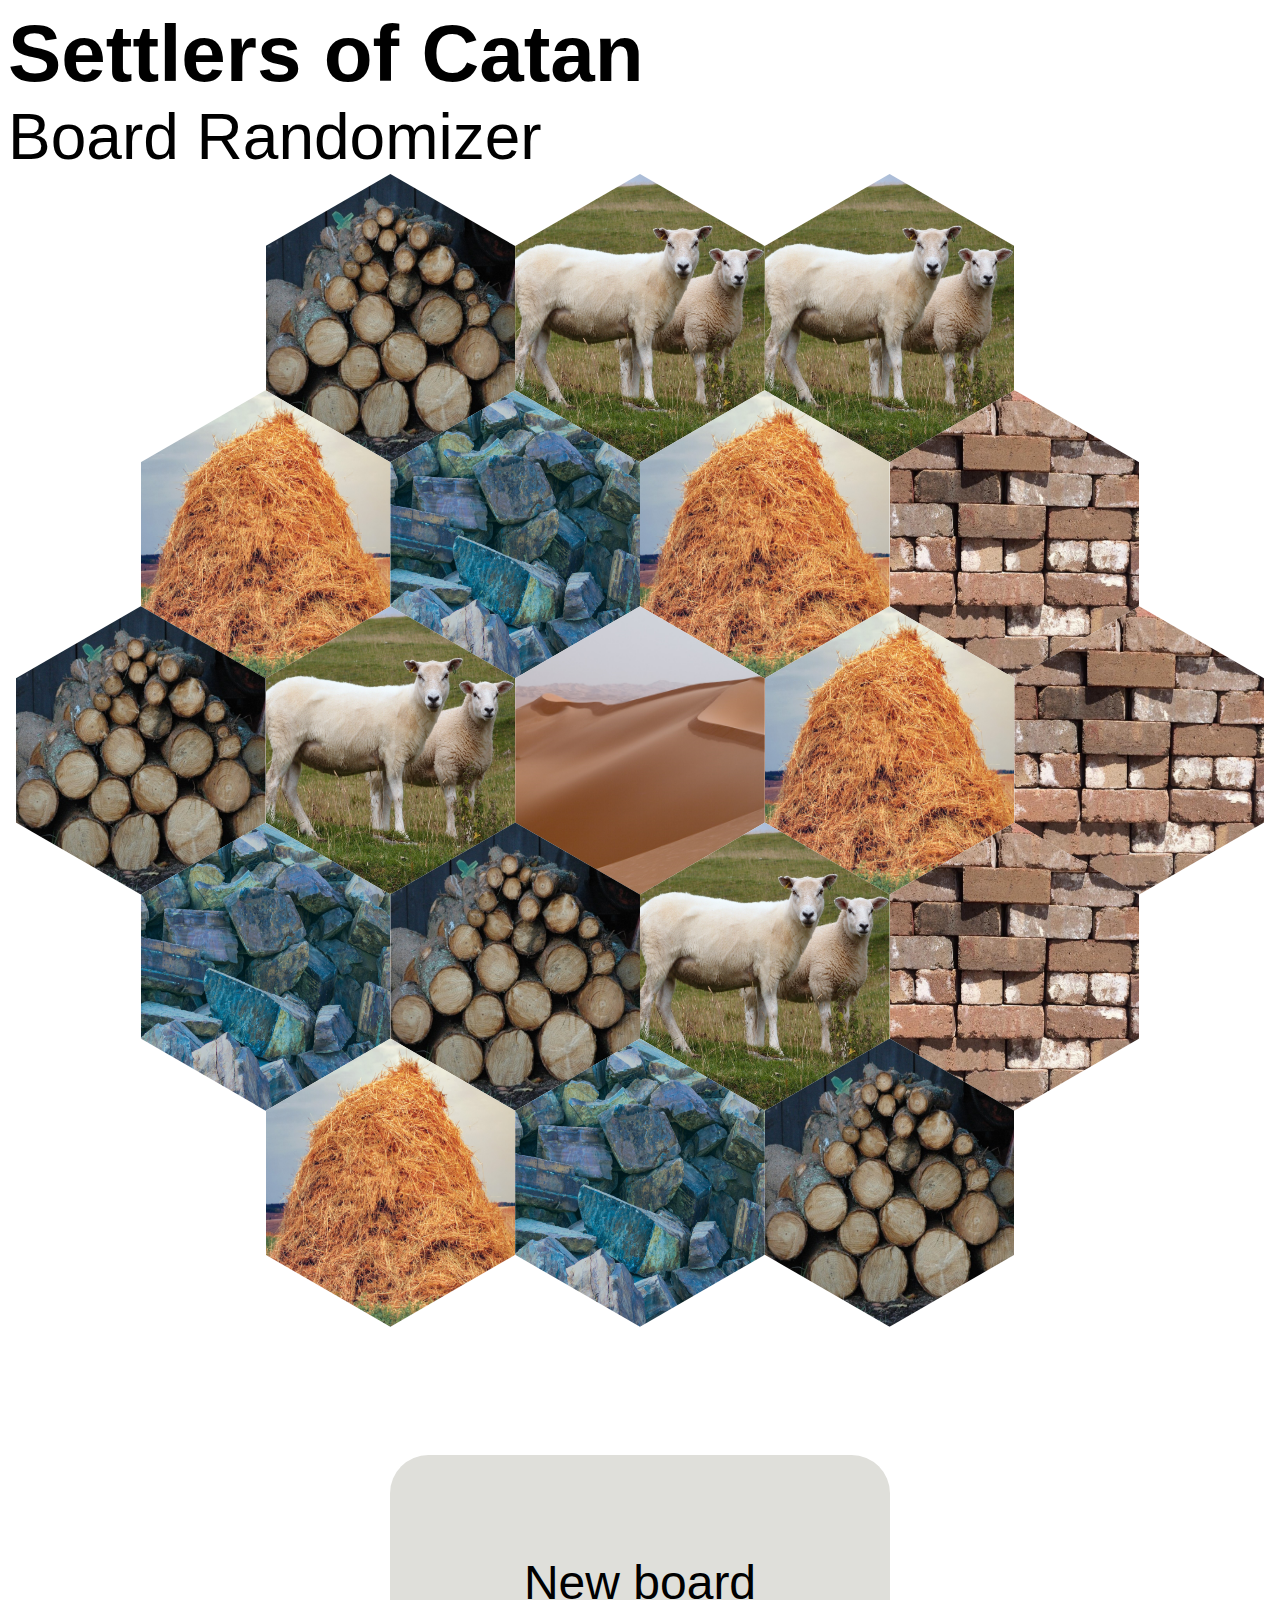
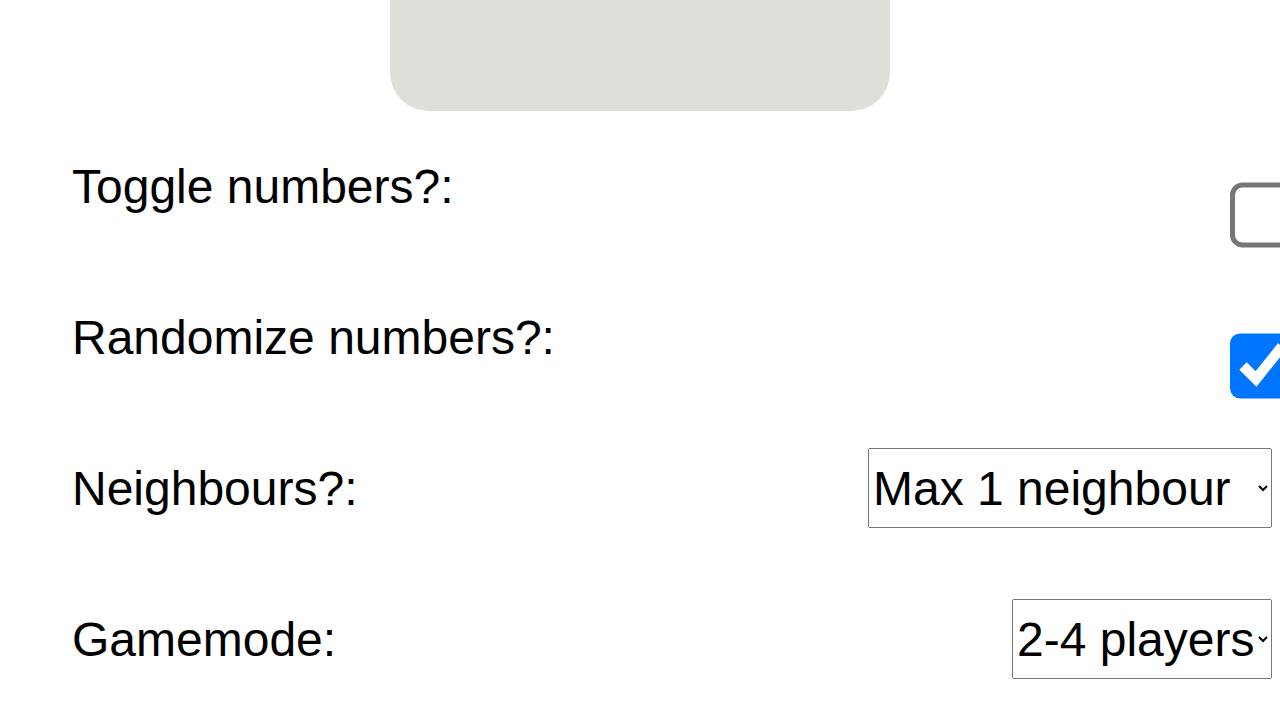
==== commit fbe2c5a7: "Number generator now works for both boards" ====
--- a/index.html
+++ b/index.html
@@ -19,7 +19,7 @@
         <button onclick="createBoard()">New board</button>
     </div>
     <div class="setting">
-        <p>Toggle numbers?:</p><input onclick="addNumbers()" type="checkbox" class="checkbox" id="randomize"/>
+        <p>Toggle numbers?:</p><input onclick="addNumbers2()" id="add" type="checkbox" class="checkbox" id="randomize"/>
 </div>
 <div class="setting">
         <p>Randomize numbers?:</p><input onclick="clicked()" type="checkbox" checked="true" class="checkbox" id="randomize"/>
